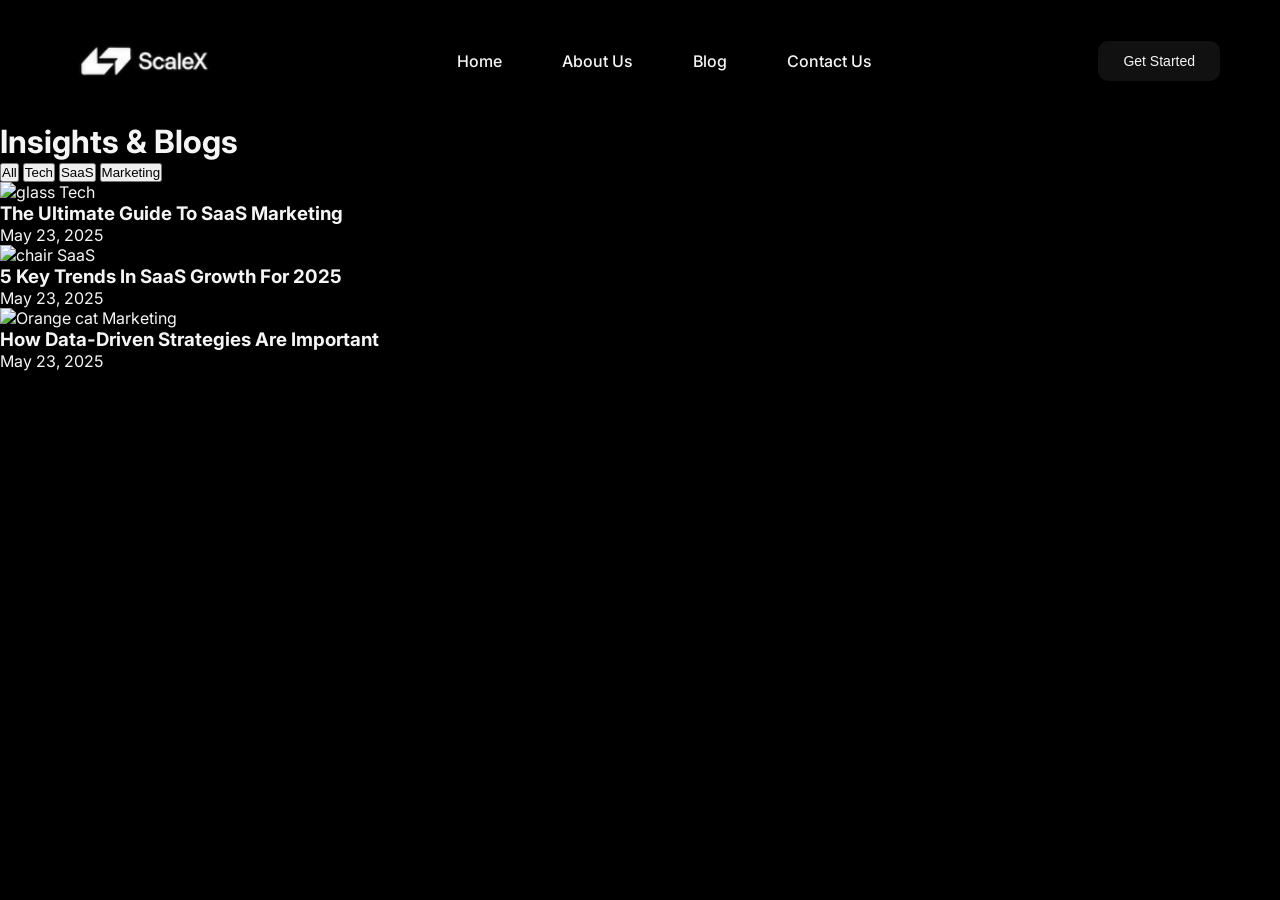
==== A2/Easy/index.html @ 9e5e4e67 "feat: initialize project structure with navbar, hero section, and card grid layout" ====
<!doctype html>
<html lang="en">
  <head>
    <meta charset="UTF-8" />
    <meta name="viewport" content="width=device-width, initial-scale=1.0" />
    <title>A2-EASY</title>
    <!-- ============css file======== -->
    <link rel="stylesheet" href="style.css" />
    <!-- ===========Font=========== -->
    <link
      href="https://fonts.googleapis.com/css2?family=Inter:wght@400;500;600;700;800;900&display=swap"
      rel="stylesheet"
    />
  </head>
  <body>
    <nav class="navbar">
      <div class="logo"><img src="./assets/logo.png" alt="Scale-X logo" /></div>
      <div class="nav-items">
        <a href="#">Home</a>
        <a href="#">About Us</a>
        <a href="#">Blog</a>
        <a href="#">Contact Us</a>
      </div>
      <button class="button">Get Started</button>
    </nav>
    <div class="hero">
      <h1>Insights & Blogs</h1>
      <div class="filter-buttons">
        <button class="button-item">All</button>
        <button class="button-item">Tech</button>
        <button class="button-item">SaaS</button>
        <button class="button-item">Marketing</button>
      </div>
    </div>
    <div class="cards">
      <div class="card-items">
        <img
          src="https://images.squarespace-cdn.com/content/v1/680f921dcceec04972a7e448/5136a977-d9db-4cdc-86b5-757e74bf0ae1/HGCFO+(11).jpeg"
          alt="glass"
        />
        <span class="tag">Tech</span>
        <h3 class="title">The Ultimate Guide To SaaS Marketing</h3>
        <p>May 23, 2025</p>
      </div>
      <div class="card-items">
        <img
          src="https://assets.lummi.ai/assets/QmaLJLztpwec5dhRriuXGij4xsiR4EvtPiLvKMi7b2u7qe?auto=format&w=640"
          alt="chair"
        />
        <span class="tag">SaaS</span>
        <h3 class="title">5 Key Trends In SaaS Growth For 2025</h3>
        <p>May 23, 2025</p>
      </div>
      <div class="card-items">
        <img
          src="https://static.vecteezy.com/system/resources/thumbnails/048/639/868/small/playful-cats-on-a-b-red-background-emphasizing-their-nature-free-photo.jpg"
          alt="Orange cat"
        />
        <span class="tag">Marketing</span>
        <h3 class="title">How Data-Driven Strategies Are Important</h3>
        <p>May 23, 2025</p>
      </div>
    </div>
  </body>
</html>
---- A2/Easy/style.css ----
*{
    margin: 0;
    padding: 0;
    box-sizing: border-box;
}
html,
body{
    height: 100%;
    width: 100%;
    background-color: #000000;
    color: whitesmoke;
    font-family: 'Inter', sans-serif;
}
.navbar{
    display: flex;
    width: 100%;
    align-items: center;
    justify-content: space-between;
    padding: 20px 60px;
}
.navbar img{
    width: 170px;
    padding: 10px;
}
.navbar .nav-items{
    display: flex;
    gap: 60px;
    color: whitesmoke;
}
.navbar .nav-items a{
    color: whitesmoke;
    text-decoration: none;
    font-weight: 500;
}
.navbar button{
    background-color: #111111;
    border: none;
    border-radius: 10px;
    color: whitesmoke;
    padding: 12px 25px;
    font-size: 14px;
    font-weight: 500;
}
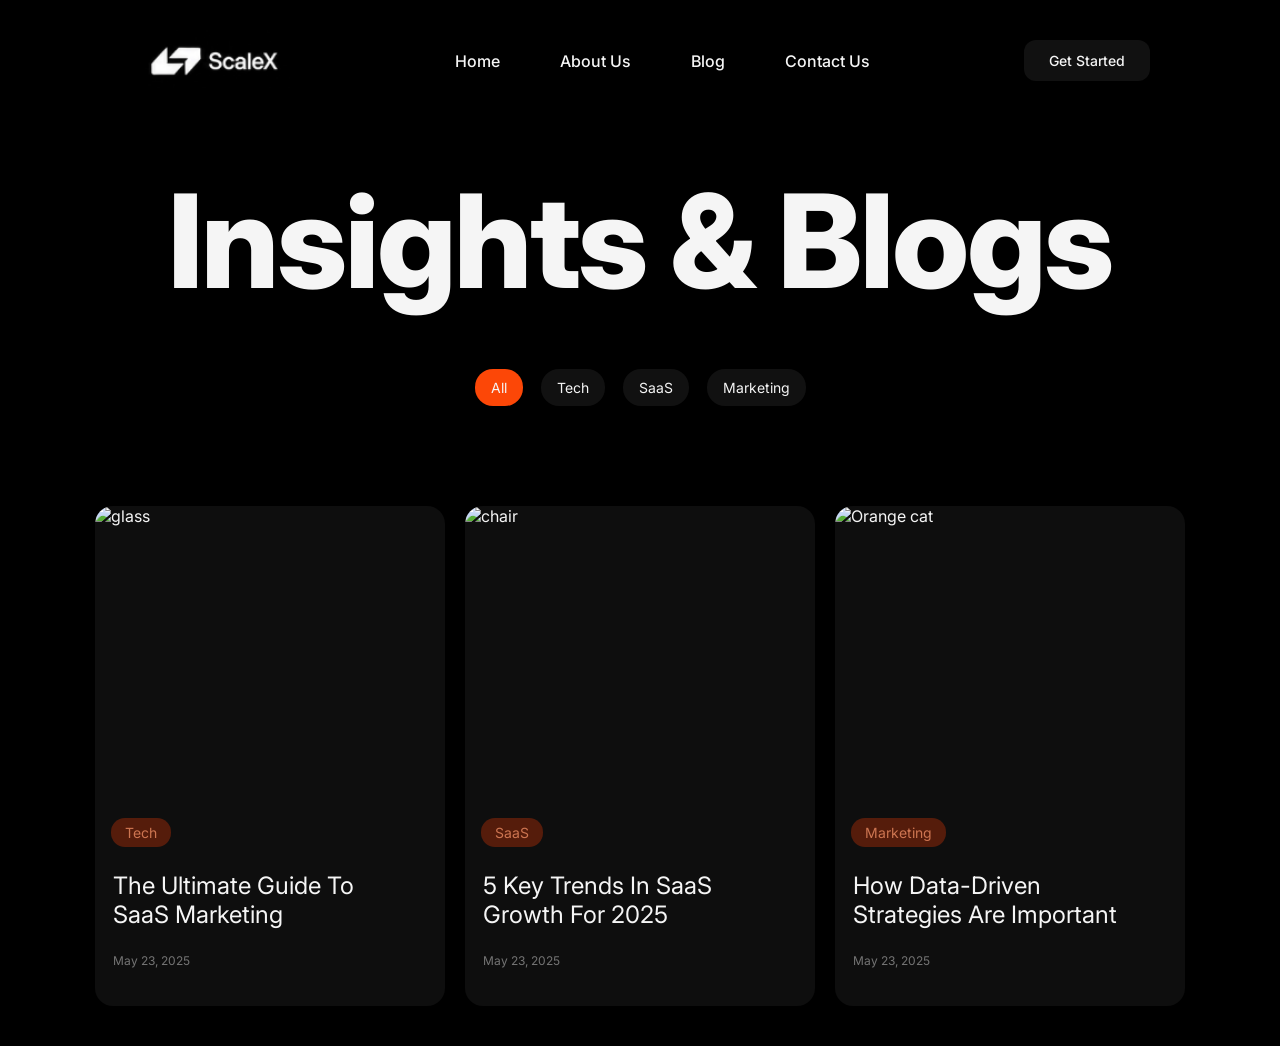
==== commit 4519f6b8: "feat: add blog insights page layout and styling" ====
--- a/A2/Easy/index.html
+++ b/A2/Easy/index.html
@@ -39,7 +39,7 @@
           alt="glass"
         />
         <span class="tag">Tech</span>
-        <h3 class="title">The Ultimate Guide To SaaS Marketing</h3>
+        <h3 class="title">The Ultimate Guide To <br>SaaS Marketing</h3>
         <p>May 23, 2025</p>
       </div>
       <div class="card-items">
@@ -48,7 +48,7 @@
           alt="chair"
         />
         <span class="tag">SaaS</span>
-        <h3 class="title">5 Key Trends In SaaS Growth For 2025</h3>
+        <h3 class="title">5 Key Trends In SaaS <br>Growth For 2025</h3>
         <p>May 23, 2025</p>
       </div>
       <div class="card-items">
@@ -57,7 +57,7 @@
           alt="Orange cat"
         />
         <span class="tag">Marketing</span>
-        <h3 class="title">How Data-Driven Strategies Are Important</h3>
+        <h3 class="title">How Data-Driven <br>Strategies Are Important</h3>
         <p>May 23, 2025</p>
       </div>
     </div>
--- a/A2/Easy/style.css
+++ b/A2/Easy/style.css
@@ -1,43 +1,115 @@
-*{
-    margin: 0;
-    padding: 0;
-    box-sizing: border-box;
+* {
+  margin: 0;
+  padding: 0;
+  box-sizing: border-box;
 }
 html,
-body{
-    height: 100%;
-    width: 100%;
-    background-color: #000000;
-    color: whitesmoke;
-    font-family: 'Inter', sans-serif;
+body {
+  height: 100%;
+  width: 100%;
+  background-color: #000000;
+  color: whitesmoke;
+  font-family: "Inter", sans-serif;
 }
-.navbar{
-    display: flex;
-    width: 100%;
-    align-items: center;
-    justify-content: space-between;
-    padding: 20px 60px;
+.navbar {
+  display: flex;
+  width: 100%;
+  align-items: center;
+  justify-content: space-between;
+  padding: 20px 130px;
 }
-.navbar img{
-    width: 170px;
-    padding: 10px;
+.navbar img {
+  width: 170px;
+  padding: 10px;
 }
-.navbar .nav-items{
-    display: flex;
-    gap: 60px;
-    color: whitesmoke;
+.navbar .nav-items {
+  display: flex;
+  gap: 60px;
+  color: whitesmoke;
 }
-.navbar .nav-items a{
-    color: whitesmoke;
-    text-decoration: none;
-    font-weight: 500;
+.navbar .nav-items a {
+  color: whitesmoke;
+  text-decoration: none;
+  font-weight: 500;
 }
-.navbar button{
-    background-color: #111111;
-    border: none;
-    border-radius: 10px;
-    color: whitesmoke;
-    padding: 12px 25px;
-    font-size: 14px;
-    font-weight: 500;
-}+.navbar button {
+  background-color: #111111;
+  border: none;
+  border-radius: 12px;
+  color: whitesmoke;
+  padding: 12px 25px;
+  font-size: 14px;
+  font-weight: 500;
+  font-family: "Inter", sans-serif;
+}
+.hero {
+  display: flex;
+  flex-direction: column;
+  align-items: center;
+  padding: 40px 0;
+  gap: 30px;
+  text-align: center;
+}
+.hero h1 {
+  font-size: 130px;
+  font-weight: 800;
+  letter-spacing: -2px;
+}
+.hero .filter-buttons {
+  display: flex;
+  gap: 18px;
+  padding: 20px;
+}
+.hero .filter-buttons .button-item {
+  background-color: #111111;
+  color: whitesmoke;
+  padding: 10px 16px;
+  border: none;
+  border-radius: 18px;
+  font-size: 14px;
+  font-family: "Inter", sans-serif;
+}
+.hero .filter-buttons .button-item:nth-child(1) {
+  background-color: #fc4707;
+}
+.cards {
+  display: flex;
+  justify-content: center;
+  gap: 20px;
+  padding: 40px 20px;
+}
+.card-items {
+  height: 500px;
+  width: 350px;
+  display: flex;
+  flex-direction: column;
+  background-color: #0e0e0e;
+  border: none;
+  border-radius: 18px;
+}
+.card-items img {
+  object-fit: cover;
+  object-position: center;
+  width: 100%;
+  height: 60%;
+  border-radius: 18px 18px 0 0;
+}
+.card-items .tag{
+  padding: 6px 14px;
+  background-color: #551C0B;
+  width: fit-content;
+  border-radius: 14px;
+  font-size: 14px;
+  margin: 12px 16px;
+  color: #CD7551;
+}
+.card-items .title{
+  font-size: 24px;
+  font-weight: 400;
+  padding: 12px 18px;
+}
+.card-items p{
+  color: #747474;
+  font-size: 12px;
+  padding: 12px 18px;
+}
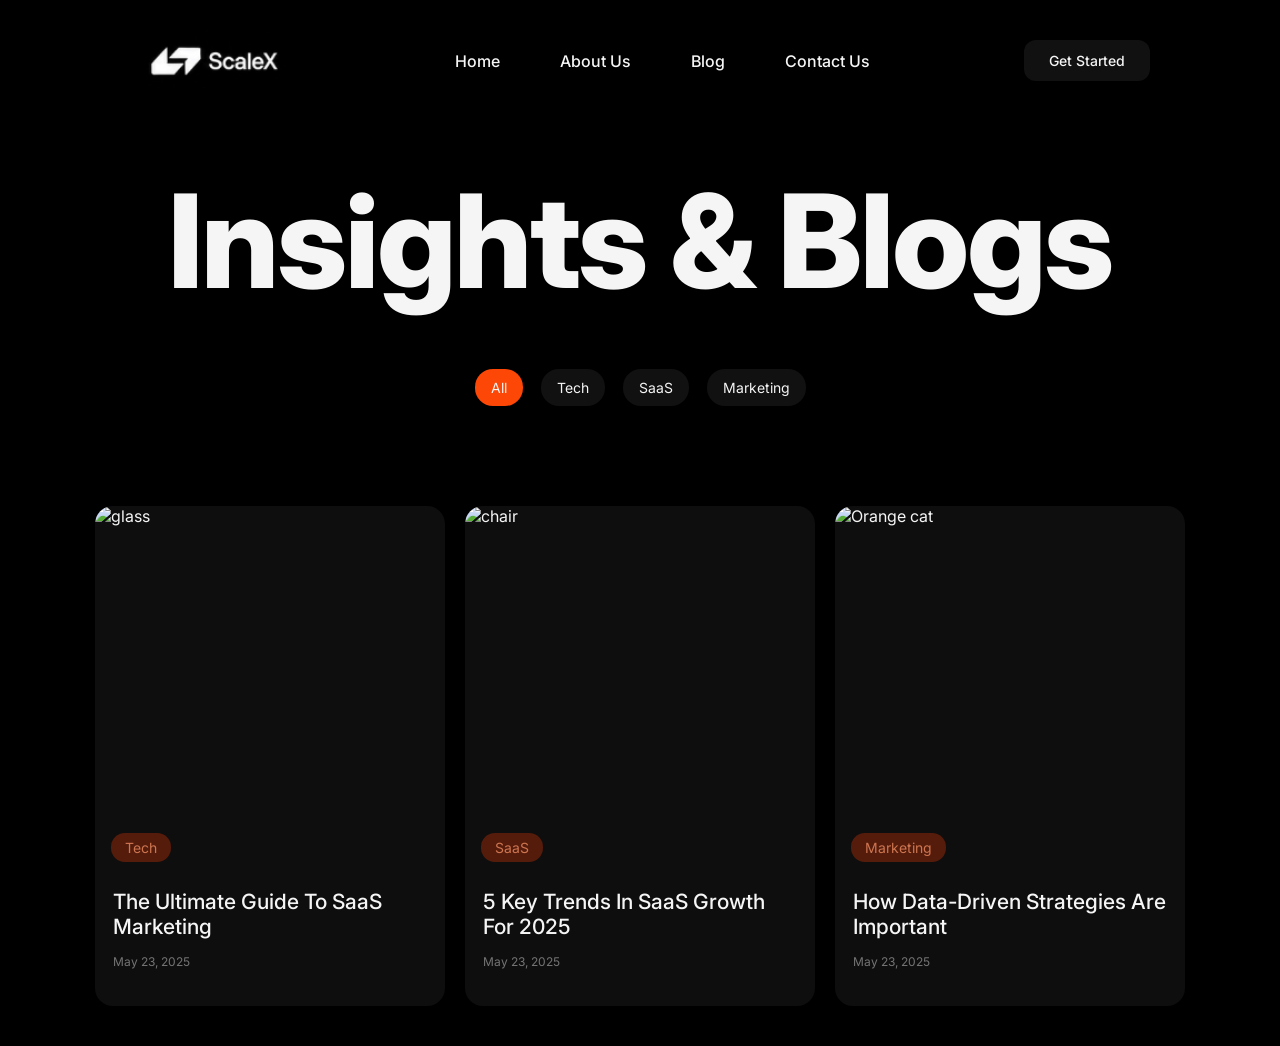
==== commit 38afb1b5: "feat: create initial layout and styling for insights and blog page" ====
--- a/A2/Easy/index.html
+++ b/A2/Easy/index.html
@@ -39,7 +39,7 @@
           alt="glass"
         />
         <span class="tag">Tech</span>
-        <h3 class="title">The Ultimate Guide To <br>SaaS Marketing</h3>
+        <h3 class="title">The Ultimate Guide To SaaS Marketing</h3>
         <p>May 23, 2025</p>
       </div>
       <div class="card-items">
@@ -48,7 +48,7 @@
           alt="chair"
         />
         <span class="tag">SaaS</span>
-        <h3 class="title">5 Key Trends In SaaS <br>Growth For 2025</h3>
+        <h3 class="title">5 Key Trends In SaaS Growth For 2025</h3>
         <p>May 23, 2025</p>
       </div>
       <div class="card-items">
@@ -57,7 +57,7 @@
           alt="Orange cat"
         />
         <span class="tag">Marketing</span>
-        <h3 class="title">How Data-Driven <br>Strategies Are Important</h3>
+        <h3 class="title">How Data-Driven Strategies Are Important</h3>
         <p>May 23, 2025</p>
       </div>
     </div>
--- a/A2/Easy/style.css
+++ b/A2/Easy/style.css
@@ -82,6 +82,7 @@
   height: 500px;
   width: 350px;
   display: flex;
+  gap: 15px;
   flex-direction: column;
   background-color: #0e0e0e;
   border: none;
@@ -104,12 +105,12 @@
   color: #CD7551;
 }
 .card-items .title{
-  font-size: 24px;
-  font-weight: 400;
-  padding: 12px 18px;
+  font-size: 21px;
+  font-weight: 500;
+  padding: 0 18px;
 }
 .card-items p{
   color: #747474;
   font-size: 12px;
-  padding: 12px 18px;
+  padding: 0 18px;
 }
